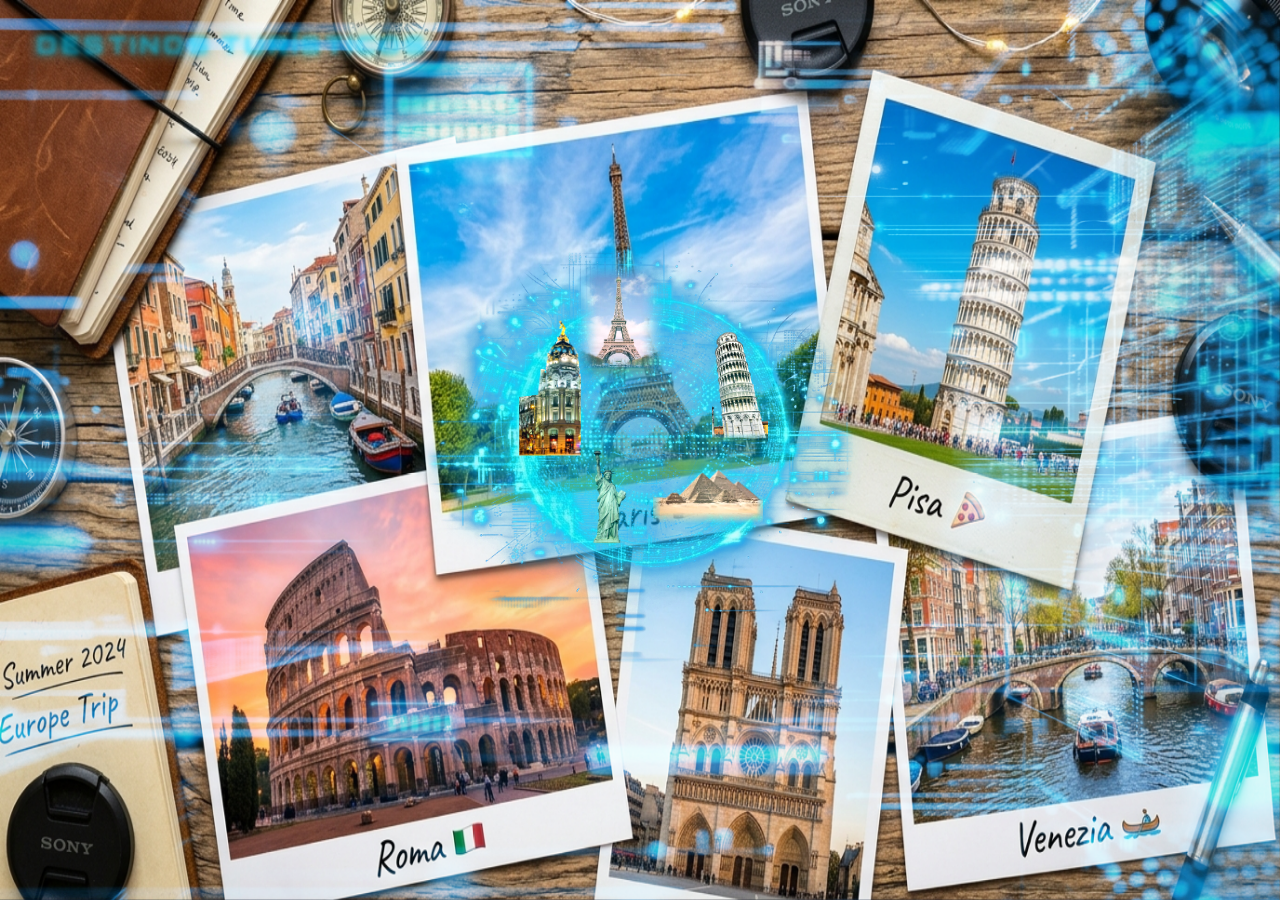
==== index.html @ 13f95218 "feat: versión inicial del portal interactivo Destinos Turísticos" ====
<!DOCTYPE html>
<html lang="es">
<head>
    <meta charset="UTF-8">
    <meta name="viewport" content="width=device-width, initial-scale=1.0">
    <title>Destinos Turísticos</title>
    <link rel="preconnect" href="https://fonts.googleapis.com">
    <link rel="preconnect" href="https://fonts.gstatic.com" crossorigin>
    <link href="https://fonts.googleapis.com/css2?family=Orbitron:wght@400;600;700;800;900&family=Outfit:wght@300;400;600;700;800&family=Plus+Jakarta+Sans:wght@300;400;500;600;700&display=swap" rel="stylesheet">
    <link rel="stylesheet" href="style.css">
</head>
<body>
    <!-- Título Interactivo Superior Izquierdo: Destinos Turísticos en texto flotante de luz -->
    <header class="hud-brand-header" id="hudBrandHeader">
        <h1 class="hud-title-text" id="hudTitleText" aria-label="Destinos Turísticos">
            <span class="word">
                <span class="char" style="--i:0">D</span><span class="char" style="--i:1">e</span><span class="char" style="--i:2">s</span><span class="char" style="--i:3">t</span><span class="char" style="--i:4">i</span><span class="char" style="--i:5">n</span><span class="char" style="--i:6">o</span><span class="char" style="--i:7">s</span>
            </span>
            <span class="word-gap">&nbsp;</span>
            <span class="word">
                <span class="char" style="--i:8">T</span><span class="char" style="--i:9">u</span><span class="char" style="--i:10">r</span><span class="char" style="--i:11">í</span><span class="char" style="--i:12">s</span><span class="char" style="--i:13">t</span><span class="char" style="--i:14">i</span><span class="char" style="--i:15">c</span><span class="char" style="--i:16">o</span><span class="char" style="--i:17">s</span>
            </span>
        </h1>
    </header>

    <!-- Capa 1: Fondo de postales turísticas (Fondo Base) -->
    <div class="bg-postales" id="bgPostales"></div>

    <!-- Capa Inmersiva: Fondo de París / Torre Eiffel activado al pasar el cursor (Efecto de profundidad) -->
    <div class="bg-eiffel-immersion" id="bgEiffel"></div>

    <!-- Capa Inmersiva: Fondo de Egipto / Gran Esfinge y Pirámides activado al hacer clic en el sarcófago -->
    <div class="bg-egypt-immersion" id="bgEgypt"></div>

    <!-- Capa Inmersiva: Fondo de Nueva York / Times Square activado al pasar el cursor sobre la Estatua de la Libertad -->
    <div class="bg-usa-immersion" id="bgUsa"></div>

    <!-- Capa Inmersiva: Fondo de España / Madrid activado al pasar el cursor sobre el Edificio Metrópolis -->
    <div class="bg-spain-immersion" id="bgSpain"></div>

    <!-- Capa 2: Gráficos HUD tecnológicos del entorno (TOTALMENTE ESTÁTICO) -->
    <div class="bg-hud-estatico"></div>

    <!-- Capa 3: Contenedor 3D centrado que mueve sutilmente el círculo virtual y sus destellos -->
    <div class="sphere-viewport">
        <!-- Canvas para los destellos y líneas de luz láser que viajan hacia afuera -->
        <canvas id="lightFlaresCanvas" class="light-flares-canvas"></canvas>

        <div class="virtual-sphere" id="virtualSphere">
            <!-- Imagen de la Torre Eiffel integrada orgánicamente con enlace interactivo a Francia -->
            <a href="paris.html" class="monument-hologram" id="monumentEiffel" aria-label="Explorar destino Francia - Torre Eiffel y París">
                <img src="torre_eiffel.png" alt="Torre Eiffel, Francia" class="monument-img">
            </a>

            <!-- Icono interactivo: Torre de Pisa (Efecto de inclinación y enlace a Italia) -->
            <div class="monument-hologram monument-pisa" id="monumentPisa" aria-label="Explorar destino Italia - Torre de Pisa">
                <img src="torre_pisa.png" alt="Torre de Pisa, Italia" class="monument-img">
            </div>

            <!-- Nuevo icono interactivo: Pirámides de Giza (Egipto) -->
            <div class="monument-hologram monument-piramides" id="monumentPiramides" aria-label="Pirámides de Giza, Egipto">
                <img src="piramides_giza.png" alt="Pirámides de Giza, Egipto" class="monument-img">
            </div>

            <!-- Nuevo icono interactivo: Estatua de la Libertad (Nueva York, Estados Unidos) -->
            <div class="monument-hologram monument-libertad" id="monumentLibertad" aria-label="Estatua de la Libertad, Estados Unidos">
                <img src="estatua_libertad.png" alt="Estatua de la Libertad, Nueva York" class="monument-img">
            </div>

            <!-- Icono interactivo: Sarcófago de Tutankamón sobre las Pirámides (Clic para cerrar/abrir) -->
            <div class="monument-hologram monument-tutankamon" id="monumentTutankamon" aria-label="Sarcófago de Tutankamón, Egipto (Clic para cerrar/abrir)">
                <div class="sarcophagus-wrapper" id="sarcophagusWrapper">
                    <img src="sarcofago_caja.png" alt="Caja interior del sarcófago" class="sarcophagus-piece sarcophagus-case">
                    <img src="sarcofago_tapa.png" alt="Tapa frontal del sarcófago" class="sarcophagus-piece sarcophagus-lid">
                </div>
            </div>

            <!-- Icono interactivo: Edificio Metrópolis (Madrid, España) -->
            <div class="monument-hologram monument-espana" id="monumentEspana" aria-label="Explorar destino España - Edificio Metrópolis, Madrid">
                <img src="espana_metropolis.png" alt="Edificio Metrópolis, Madrid, España" class="monument-img">
            </div>
        </div>
    </div>

    <!-- Contenido principal de la página -->
    <main class="page-content">
    </main>

    <script src="script.js"></script>
</body>
</html>
---- style.css ----
/* Archivo de estilos en blanco para tu proyecto */
* {
    margin: 0;
    padding: 0;
    box-sizing: border-box;
}

body {
    font-family: system-ui, -apple-system, BlinkMacSystemFont, 'Segoe UI', Roboto, Oxygen, Ubuntu, Cantarell, sans-serif;
    min-height: 100vh;
    overflow-x: hidden;
    color: #ffffff;
    background-color: #030814;
}

/* =========================================================
   HEADER SUPERIOR IZQUIERDO: TÍTULO DESTINOS TURÍSTICOS FLOTANTE
   ========================================================= */
.hud-brand-header {
    position: fixed;
    top: 30px;
    left: 36px;
    z-index: 60;
    pointer-events: auto;
    cursor: pointer;
    background: transparent;
    border: none;
    outline: none;
    box-shadow: none;
    user-select: none;
}

.hud-title-text {
    font-family: 'Orbitron', sans-serif;
    font-size: 1.55rem;
    font-weight: 800;
    letter-spacing: 3.5px;
    text-transform: uppercase;
    display: flex;
    align-items: center;
    margin: 0;
    line-height: 1.2;
    background: transparent;
}

.hud-title-text .word {
    display: inline-flex;
}

.hud-title-text .word-gap {
    display: inline-block;
    width: 9px;
}

/* Estado Inicial de cada Letra: Difuso sutil (2px), con color azul electricidad del círculo virtual */
.hud-title-text .char {
    display: inline-block;
    color: #00d4ff;
    filter: blur(2px);
    opacity: 0.65;
    transform: scale(0.97);
    text-shadow: 0 0 10px #00d4ff, 0 0 20px rgba(0, 212, 255, 0.5);
    transition: filter 0.4s ease, opacity 0.4s ease, transform 0.4s ease, text-shadow 0.4s ease, color 0.4s ease;
    will-change: filter, transform, opacity, text-shadow;
}

/* Animación secuencial de encendido letra por letra al pasar el ratón */
.hud-brand-header:hover .char,
.hud-brand-header.ignited .char {
    animation: electricCharIgnite 0.85s cubic-bezier(0.18, 0.89, 0.32, 1.2) forwards;
    animation-delay: calc(var(--i) * 0.045s);
}

@keyframes electricCharIgnite {
    0% {
        filter: blur(2px);
        opacity: 0.65;
        transform: scale(0.97);
        color: #00d4ff;
        text-shadow: 0 0 10px #00d4ff, 0 0 20px rgba(0, 212, 255, 0.5);
    }
    35% {
        /* Fogonazo brillante de rayo eléctrico y luz pura */
        filter: blur(0px) brightness(3.0);
        opacity: 1;
        transform: scale(1.22) translateY(-2px);
        color: #ffffff;
        text-shadow: 0 0 18px #00f0ff, 0 0 35px #00e5ff, 0 0 60px #00aaff, 0 0 90px #0077ff;
    }
    70% {
        filter: blur(0px) brightness(1.5);
        opacity: 1;
        transform: scale(1.05);
        color: #67e8f9;
        text-shadow: 0 0 16px #00f0ff, 0 0 30px #00c8ff, 0 0 50px rgba(0, 170, 255, 0.7);
    }
    100% {
        /* Estado final 100% nítido, azul electricidad idéntico al círculo virtual */
        filter: blur(0px) brightness(1.0);
        opacity: 1;
        transform: scale(1.0);
        color: #00e5ff;
        text-shadow: 0 0 10px #00f0ff, 0 0 20px #00c8ff, 0 0 35px rgba(0, 170, 255, 0.75), 0 0 50px rgba(0, 120, 255, 0.4);
    }
}

/* Fondo 1: Postales turísticas en HD (Fondo base) */
.bg-postales {
    position: fixed;
    top: 0;
    left: 0;
    width: 100vw;
    height: 100vh;
    background-image: url('postales_hd.jpg');
    background-size: 100% 100%;
    background-position: center;
    background-repeat: no-repeat;
    z-index: 1;
    opacity: 1;
    transform: scale(1.0);
    transition: opacity 1.3s ease, transform 1.7s cubic-bezier(0.19, 1, 0.22, 1);
}

.bg-postales.dimmed {
    opacity: 0;
    transform: scale(0.94);
}

/* Capa Inmersiva: Efecto de cámara cinematográfica desde debajo de la torre acercándose */
.bg-eiffel-immersion {
    position: fixed;
    top: 0;
    left: 0;
    width: 100vw;
    height: 100vh;
    background-image: url('paris_otono.jpg');
    background-size: 100% 100%;
    background-position: center center;
    background-repeat: no-repeat;
    z-index: 2;
    opacity: 0;
    
    /* Estado inicial: Cámara viendo desde abajo (contrapicado) con zoom hacia la base */
    transform: perspective(1200px) rotateX(15deg) translateY(50px) scale(1.22);
    transform-origin: center 80%;
    filter: blur(4px) brightness(0.85);
    image-rendering: -webkit-optimize-contrast;
    
    /* Transición cinematográfica lenta, fluida y envolvente (~1.8s) */
    transition: opacity 1.4s cubic-bezier(0.16, 1, 0.3, 1),
                transform 1.9s cubic-bezier(0.19, 1, 0.22, 1),
                filter 1.4s cubic-bezier(0.16, 1, 0.3, 1);
    pointer-events: none;
    will-change: transform, opacity, filter;
}

/* Estado activo: La cámara se acerca, nivela la perspectiva y encuadra la toma completa */
.bg-eiffel-immersion.active {
    opacity: 1;
    transform: perspective(1200px) rotateX(0deg) translateY(0px) scale(1.0);
    filter: blur(0px) saturate(1.12) contrast(1.06) brightness(1.02);
}

/* Capa Inmersiva: Fondo de Egipto (Gran Esfinge y Pirámide de Kefrén) activado al cerrar el sarcófago */
.bg-egypt-immersion {
    position: fixed;
    top: 0;
    left: 0;
    width: 100vw;
    height: 100vh;
    background-image: url('esfinge_giza_limpia.jpg');
    background-size: 100% 100%;
    background-position: center center;
    background-repeat: no-repeat;
    z-index: 2;
    opacity: 0;
    
    /* Estado inicial: Sutil profundidad y desenfoque cinematográfico */
    transform: perspective(1200px) scale(1.08);
    transform-origin: center center;
    filter: blur(4px) brightness(0.88);
    image-rendering: -webkit-optimize-contrast;
    
    /* Transición cinematográfica fluida y envolvente */
    transition: opacity 1.3s cubic-bezier(0.16, 1, 0.3, 1),
                transform 1.6s cubic-bezier(0.19, 1, 0.22, 1),
                filter 1.3s cubic-bezier(0.16, 1, 0.3, 1);
    pointer-events: none;
    will-change: transform, opacity, filter;
}

/* Estado activo: Encuadre perfecto al 100% ajustado a la pantalla */
.bg-egypt-immersion.active {
    opacity: 1;
    transform: perspective(1200px) scale(1.0);
    filter: blur(0px) saturate(1.06) contrast(1.04) brightness(1.02);
}

/* Capa Inmersiva: Fondo de Nueva York (Times Square) activado al pasar el cursor sobre la Estatua de la Libertad */
.bg-usa-immersion {
    position: fixed;
    top: 0;
    left: 0;
    width: 100vw;
    height: 100vh;
    background-image: url('times_square_limpia.jpg');
    background-size: 100% 100%;
    background-position: center center;
    background-repeat: no-repeat;
    z-index: 2;
    opacity: 0;
    
    /* Estado inicial: Sutil profundidad y desenfoque cinematográfico */
    transform: perspective(1200px) scale(1.08);
    transform-origin: center center;
    filter: blur(4px) brightness(0.88);
    image-rendering: -webkit-optimize-contrast;
    
    /* Transición cinematográfica fluida y envolvente */
    transition: opacity 1.3s cubic-bezier(0.16, 1, 0.3, 1),
                transform 1.6s cubic-bezier(0.19, 1, 0.22, 1),
                filter 1.3s cubic-bezier(0.16, 1, 0.3, 1);
    pointer-events: none;
    will-change: transform, opacity, filter;
}

/* Estado activo: Encuadre perfecto al 100% ajustado a la pantalla */
.bg-usa-immersion.active {
    opacity: 1;
    transform: perspective(1200px) scale(1.0);
    filter: blur(0px) saturate(1.08) contrast(1.04) brightness(1.02);
}

/* Capa Inmersiva: Fondo de España (Edificio Metrópolis, Gran Vía, Madrid) activado al pasar el cursor */
.bg-spain-immersion {
    position: fixed;
    top: 0;
    left: 0;
    width: 100vw;
    height: 100vh;
    background-image: url('espana_fondo.jpg');
    background-size: 100% 100%;
    background-position: center center;
    background-repeat: no-repeat;
    z-index: 2;
    opacity: 0;
    
    /* Estado inicial: Sutil profundidad y desenfoque cinematográfico */
    transform: perspective(1200px) scale(1.08);
    transform-origin: center center;
    filter: blur(4px) brightness(0.88);
    image-rendering: -webkit-optimize-contrast;
    
    /* Transición cinematográfica fluida y envolvente */
    transition: opacity 1.3s cubic-bezier(0.16, 1, 0.3, 1),
                transform 1.6s cubic-bezier(0.19, 1, 0.22, 1),
                filter 1.3s cubic-bezier(0.16, 1, 0.3, 1);
    pointer-events: none;
    will-change: transform, opacity, filter;
}

/* Estado activo: Encuadre perfecto al 100% ajustado a la pantalla con máxima nitidez */
.bg-spain-immersion.active {
    opacity: 1;
    transform: perspective(1200px) scale(1.0);
    filter: blur(0px) saturate(1.04) contrast(1.02) brightness(1.0);
}

/* Efecto de viaje de cámara cinemático al hacer clic sobre la Estatua de la Libertad */
.bg-usa-immersion.launching {
    opacity: 1 !important;
    animation: streetRushTravel 1.35s cubic-bezier(0.2, 0.9, 0.3, 1) forwards !important;
    pointer-events: none;
}

@keyframes streetRushTravel {
    0% {
        transform: perspective(1000px) scale(1.0) translateY(0) rotateX(0deg);
        filter: blur(0px) brightness(1.0) contrast(1.04);
    }
    30% {
        /* La cámara acelera hacia el asfalto y se adentra en la avenida con nitidez total */
        transform: perspective(700px) scale(1.28) translateY(25px) rotateX(6deg);
        filter: blur(0px) brightness(1.04) contrast(1.06);
    }
    65% {
        /* Máxima velocidad de viaje: las calles y carteles pasan rápidamente hacia atrás en alta definición */
        transform: perspective(450px) scale(1.75) translateY(65px) rotateX(10deg);
        filter: blur(0px) brightness(1.08) contrast(1.08);
    }
    100% {
        /* Vuelo completo a través de la avenida con imagen 100% clara y nítida */
        transform: perspective(300px) scale(2.3) translateY(120px) rotateX(14deg);
        filter: blur(0px) brightness(1.12) contrast(1.1);
        opacity: 1;
    }
}

.monument-hologram.monument-libertad.launching {
    animation: statueForwardFlight 1.35s cubic-bezier(0.18, 0.89, 0.32, 1.28) forwards !important;
    pointer-events: none;
    z-index: 100 !important;
}

@keyframes statueForwardFlight {
    0% {
        transform: translate(-50%, -50%) scale(1.0) translateY(0) translateZ(0);
        filter: contrast(1.15) brightness(1.12) drop-shadow(0 0 16px rgba(0, 245, 255, 0.85));
    }
    35% {
        /* La estatua avanza hacia adelante y se eleva en el aire hacia la cámara */
        transform: translate(-50%, -50%) scale(1.5) translateY(-30px) translateZ(100px);
        filter: contrast(1.25) brightness(1.35) drop-shadow(0 0 35px rgba(0, 212, 255, 1));
    }
    70% {
        /* La estatua se acerca en primerísimo plano dominando el centro de la escena */
        transform: translate(-50%, -50%) scale(2.35) translateY(-60px) translateZ(240px);
        filter: contrast(1.35) brightness(1.6) drop-shadow(0 0 70px rgba(0, 212, 255, 1));
    }
    100% {
        /* Destello y transición final */
        transform: translate(-50%, -50%) scale(3.2) translateY(-90px) translateZ(400px);
        filter: contrast(1.4) brightness(2.2) drop-shadow(0 0 120px rgba(0, 212, 255, 1));
        opacity: 0.2;
    }
}

/* Fondo 2: HUD tecnológico ambiental (100% estático, sutil y ligero) */
.bg-hud-estatico {
    position: fixed;
    top: 0;
    left: 0;
    width: 100vw;
    height: 100vh;
    background-image: url('hud_estatico.png');
    background-size: 100% 100%;
    background-position: center;
    background-repeat: no-repeat;
    z-index: 3;
    pointer-events: none;
    mix-blend-mode: screen; /* Solo luz pura sin ningún sombreado */
    opacity: 0.85;
}

/* Contenedor del Círculo Virtual (centrado con perspectiva 3D) */
.sphere-viewport {
    position: fixed;
    top: 0;
    left: 0;
    width: 100vw;
    height: 100vh;
    z-index: 20;
    pointer-events: none;
    display: flex;
    align-items: center;
    justify-content: center;
    perspective: 800px;
}

/* Canvas de destellos y haces de luz interactivos */
.light-flares-canvas {
    position: absolute;
    width: 100vw;
    height: 100vh;
    top: 0;
    left: 0;
    pointer-events: none;
    z-index: 2;
}

/* El Círculo Virtual 3D: Cuerpo interior 100% transparente con líneas de luz flotantes */
.virtual-sphere {
    width: 440px;
    height: 440px;
    background-image: url('circulo_virtual.png');
    background-size: contain;
    background-position: center;
    background-repeat: no-repeat;
    transform-style: preserve-3d;
    will-change: transform;
    mix-blend-mode: screen; /* Permite ver los monumentos directamente a través del cuerpo de la esfera */
    filter: drop-shadow(0 0 10px rgba(0, 230, 255, 0.45));
    position: relative;
    z-index: 4;
    pointer-events: none;
}

/* Integración limpia, armónica y etérea del Monumento (Torre Eiffel) */
.monument-hologram {
    position: absolute;
    top: calc(31% - 40px);
    left: calc(50% - 20px);
    transform: translate(-50%, -50%);
    width: 96px;
    height: 126px;
    overflow: visible;
    border: none;
    box-shadow: none;
    background: transparent;
    z-index: 30;
    pointer-events: auto !important;
    cursor: pointer;
    transition: transform 0.3s cubic-bezier(0.2, 0.8, 0.3, 1), filter 0.3s ease;
}

/* Posición específica para el icono de la Torre de Pisa (desplazado 50px a la derecha y 30px hacia abajo) */
.monument-hologram.monument-pisa {
    top: calc(31% + 20px);
    left: calc(50% + 100px);
    width: 56px;
    height: 112px;
    transform-origin: 50% 88%;
}

/* Animación exclusiva de la Torre de Pisa: se endereza y regresa sola sin quitar el ratón */
.monument-hologram.monument-pisa:hover,
.monument-hologram.monument-pisa.animating {
    animation: straightenAndReturn 1.5s cubic-bezier(0.25, 1, 0.4, 1);
}

@keyframes straightenAndReturn {
    0% {
        transform: translate(-50%, -50%) rotate(0deg) scale(1.0);
        filter: contrast(1.1) brightness(1.05);
    }
    38% {
        /* Se endereza verticalmente hacia la derecha con brillo */
        transform: translate(-50%, -50%) rotate(6.2deg) scale(1.14);
        filter: contrast(1.18) brightness(1.15) drop-shadow(0 0 18px rgba(0, 245, 255, 0.9));
    }
    62% {
        /* Mantiene brevemente la postura erguida */
        transform: translate(-50%, -50%) rotate(6.2deg) scale(1.12);
        filter: contrast(1.18) brightness(1.15) drop-shadow(0 0 14px rgba(0, 245, 255, 0.7));
    }
    100% {
        /* Vuelve automáticamente a su inclinación original */
        transform: translate(-50%, -50%) rotate(0deg) scale(1.0);
        filter: contrast(1.1) brightness(1.05);
    }
}

/* Posición específica para las Pirámides de Giza (desplazado 10px a la izquierda) */
.monument-hologram.monument-piramides {
    top: calc(50% + 45px);
    left: calc(50% + 68px);
    width: 110px;
    height: 56px;
    z-index: 30;
}

/* Posición específica para la Estatua de la Libertad (tamaño más grande) */
.monument-hologram.monument-libertad {
    top: calc(50% + 42px);
    left: calc(50% - 34px);
    width: 78px;
    height: 156px;
    z-index: 30;
    transform-origin: 50% 88%;
}

/* Posición específica para el Edificio Metrópolis (Madrid, España) */
.monument-hologram.monument-espana {
    top: calc(31% + 22px);
    left: calc(50% - 90px);
    width: 62px;
    height: 135px;
    z-index: 30;
    transform-origin: 50% 88%;
}

/* Icono del Sarcófago de Tutankamón: Oculto en reposo, emerge de atrás hacia adelante al posar el cursor sobre las pirámides */
.monument-hologram.monument-tutankamon {
    top: calc(50% + 47px);
    left: calc(50% + 73px);
    width: 35px;
    height: 50px;
    z-index: 35;
    
    /* Estado inicial: Invisible, en el fondo y pequeño */
    opacity: 0;
    transform: translate(-50%, -50%) translateZ(-40px) scale(0.1);
    transform-origin: center center;
    pointer-events: none;
    
    /* Transición fluida de profundidad (de atrás hacia adelante) */
    transition: opacity 0.45s cubic-bezier(0.16, 1, 0.3, 1),
                transform 0.55s cubic-bezier(0.34, 1.45, 0.64, 1);
    will-change: transform, opacity;
}

.monument-hologram * {
    pointer-events: none;
}

#monumentEiffel:hover,
#monumentEiffel.hovered,
.monument-hologram.monument-piramides:hover,
.monument-hologram.monument-libertad:hover,
.monument-hologram.monument-espana:hover,
.monument-hologram.monument-espana.hovered {
    transform: translate(-50%, -50%) scale(1.18);
}

/* Activación al pasar el cursor sobre las pirámides o sobre el sarcófago */
.monument-hologram.monument-piramides:hover ~ .monument-tutankamon,
.monument-hologram.monument-tutankamon:hover,
.monument-hologram.monument-tutankamon.active {
    opacity: 1;
    transform: translate(-50%, -50%) translateZ(10px) scale(1.0);
    pointer-events: auto !important;
}

/* Hover directo sobre el sarcófago una vez visible */
.monument-hologram.monument-tutankamon:hover {
    transform: translate(-50%, -50%) translateZ(20px) scale(1.18);
}

.monument-hologram .monument-img {
    width: 100%;
    height: 100%;
    object-fit: contain;
    display: block;
    filter: contrast(1.1) brightness(1.05);
    transition: filter 0.3s ease, transform 0.3s ease;
}

#monumentEiffel:hover .monument-img,
#monumentEiffel.hovered .monument-img,
.monument-hologram.monument-piramides:hover .monument-img,
.monument-hologram.monument-libertad:hover .monument-img,
.monument-hologram.monument-espana:hover .monument-img,
.monument-hologram.monument-espana.hovered .monument-img {
    filter: contrast(1.15) brightness(1.12) drop-shadow(0 0 16px rgba(0, 245, 255, 0.85));
}

.monument-hologram.monument-tutankamon::after {
    display: none;
}

/* Contenedor interno y piezas del sarcófago */
.sarcophagus-wrapper {
    position: relative;
    width: 100%;
    height: 100%;
    display: flex;
    align-items: center;
    justify-content: center;
    perspective: 400px;
}

.sarcophagus-piece {
    position: absolute;
    height: 100%;
    width: auto;
    object-fit: contain;
    display: block;
    filter: none !important;
    pointer-events: none;
    user-select: none;
}

/* Caja trasera abierta */
.sarcophagus-case {
    right: 0;
    top: 50%;
    transform: translateY(-50%);
    transition: transform 0.55s cubic-bezier(0.34, 1.25, 0.64, 1), opacity 0.4s ease;
    z-index: 1;
}

/* Tapa delantera móvil */
.sarcophagus-lid {
    left: 0;
    top: 50%;
    transform: translateY(-50%);
    transition: transform 0.6s cubic-bezier(0.34, 1.25, 0.64, 1), left 0.6s cubic-bezier(0.34, 1.25, 0.64, 1);
    z-index: 2;
}

/* Estado Cerrado al hacer clic: La tapa se posa perfectamente sobre la caja */
.monument-hologram.monument-tutankamon.closed .sarcophagus-lid {
    left: 50%;
    transform: translate(-50%, -50%) scale(1.02) translateZ(6px);
}

.monument-hologram.monument-tutankamon.closed .sarcophagus-case {
    right: 50%;
    transform: translate(50%, -50%) scale(0.96);
    opacity: 0.85;
}

/* Sutil halo y velo de energía del círculo virtual que abraza la imagen */
.monument-hologram::after {
    content: '';
    position: absolute;
    top: -20%;
    left: -20%;
    width: 140%;
    height: 140%;
    border-radius: 50%;
    background: radial-gradient(circle at 50% 50%, rgba(0, 240, 255, 0.22) 0%, rgba(0, 150, 255, 0.08) 50%, transparent 75%);
    pointer-events: none;
    mix-blend-mode: screen;
    z-index: 12;
}

/* Contenedor para el contenido de la web */
.page-content {
    position: relative;
    z-index: 50;
    min-height: 100vh;
    pointer-events: none;
}

.page-content > * {
    pointer-events: auto;
}
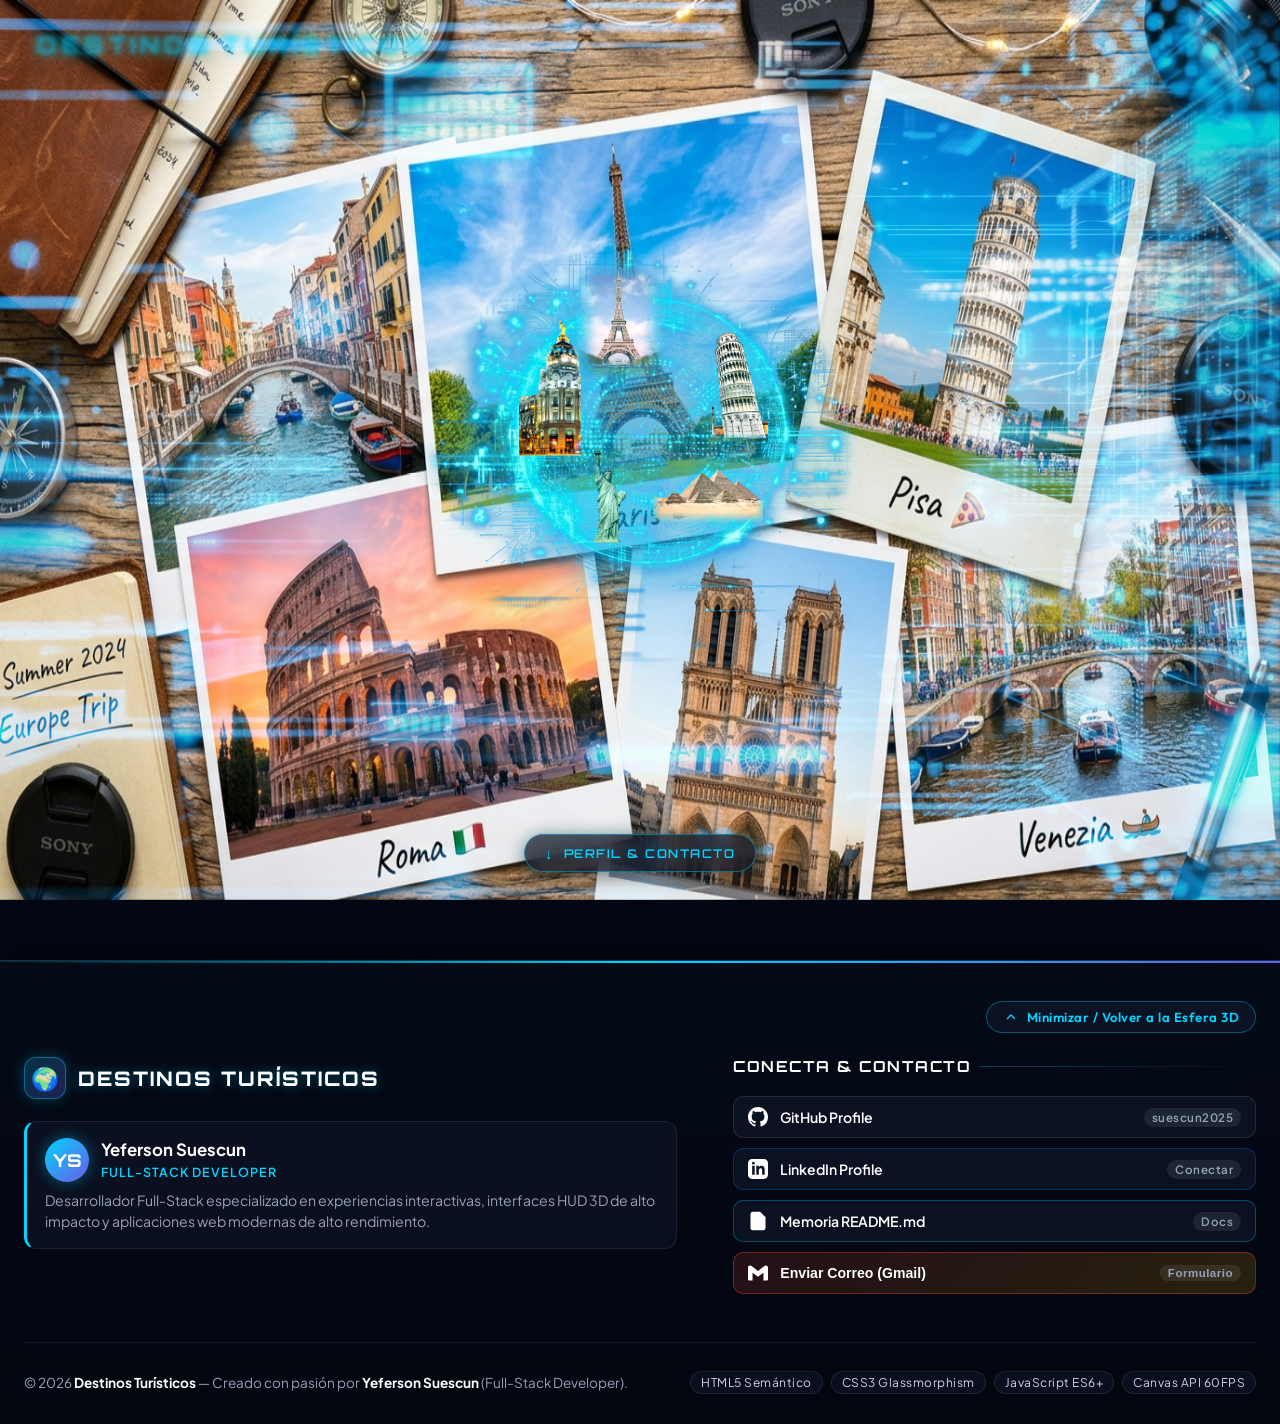
==== commit 687aeb30: "feat: añadir footer interactivo con perfil full-stack, redes sociales y modal de contacto" ====
--- a/index.html
+++ b/index.html
@@ -8,6 +8,7 @@
     <link rel="preconnect" href="https://fonts.gstatic.com" crossorigin>
     <link href="https://fonts.googleapis.com/css2?family=Orbitron:wght@400;600;700;800;900&family=Outfit:wght@300;400;600;700;800&family=Plus+Jakarta+Sans:wght@300;400;500;600;700&display=swap" rel="stylesheet">
     <link rel="stylesheet" href="style.css">
+    <link rel="stylesheet" href="footer.css">
 </head>
 <body>
     <!-- Título Interactivo Superior Izquierdo: Destinos Turísticos en texto flotante de luz -->
@@ -84,8 +85,186 @@
 
     <!-- Contenido principal de la página -->
     <main class="page-content">
+        <!-- Espaciador que deja la portada 100% despejada para el HUD 3D con indicador de scroll -->
+        <div class="hero-spacer">
+            <a href="#mainFooter" class="scroll-down-hud" id="hudScrollBtn" aria-label="Ver perfil de desarrollador, redes y contacto">
+                <span class="scroll-down-arrow">↓</span>
+                <span class="scroll-btn-text">Perfil & Contacto</span>
+            </a>
+        </div>
+
+        <!-- =========================================================
+             FOOTER INFORMATIVO & PERFIL PROFESIONAL
+             ========================================================= -->
+        <footer class="main-footer" id="mainFooter">
+            <div class="footer-container">
+                <!-- Barra superior de control para minimizar y volver arriba -->
+                <div class="footer-top-bar">
+                    <button type="button" class="btn-minimize-footer js-scroll-to-top" aria-label="Minimizar footer y volver a la vista 3D">
+                        <svg viewBox="0 0 24 24" width="16" height="16" fill="none" stroke="currentColor" stroke-width="2">
+                            <polyline points="18 15 12 9 6 15"></polyline>
+                        </svg>
+                        <span>Minimizar / Volver a la Esfera 3D</span>
+                    </button>
+                </div>
+
+                <div class="footer-grid">
+                    <!-- Columna 1: Marca & Perfil Desarrollador Full-Stack -->
+                    <div class="footer-brand">
+                        <a href="index.html" class="footer-logo-wrap" aria-label="Inicio Destinos Turísticos">
+                            <div class="footer-logo-icon">🌍</div>
+                            <span class="footer-brand-title">Destinos Turísticos</span>
+                        </a>
+                        
+                        <div class="developer-card">
+                            <div class="dev-header">
+                                <div class="dev-avatar">YS</div>
+                                <div class="dev-info">
+                                    <h4>Yeferson Suescun</h4>
+                                    <span class="dev-role">Full-Stack Developer</span>
+                                </div>
+                            </div>
+                            <p class="dev-bio">
+                                Desarrollador Full-Stack especializado en experiencias interactivas, interfaces HUD 3D de alto impacto y aplicaciones web modernas de alto rendimiento.
+                            </p>
+                        </div>
+                    </div>
+
+                    <!-- Columna 2: Redes Sociales, Documentación y Contacto -->
+                    <div class="footer-social-col">
+                        <h4 class="footer-col-title">Conecta & Contacto</h4>
+                        <div class="social-buttons-grid">
+                            <!-- GitHub -->
+                            <a href="https://github.com/suescun2025" target="_blank" rel="noopener noreferrer" class="social-btn btn-github" aria-label="Ver perfil de GitHub de Yeferson Suescun">
+                                <svg viewBox="0 0 24 24">
+                                    <path d="M12 0C5.37 0 0 5.37 0 12c0 5.31 3.435 9.795 8.205 11.385.6.105.825-.255.825-.57 0-.285-.015-1.23-.015-2.235-3.015.555-3.795-.735-4.035-1.41-.135-.345-.72-1.41-1.23-1.695-.42-.225-1.02-.78-.015-.795.945-.015 1.62.87 1.845 1.23 1.08 1.815 2.805 1.305 3.495.99.105-.78.42-1.305.765-1.605-2.67-.3-5.46-1.335-5.46-5.925 0-1.305.465-2.385 1.23-3.225-.12-.3-.54-1.53.12-3.18 0 0 1.005-.315 3.3 1.23.96-.27 1.98-.405 3-.405s2.04.135 3 .405c2.295-1.56 3.3-1.23 3.3-1.23.66 1.65.24 2.88.12 3.18.765.84 1.23 1.905 1.23 3.225 0 4.605-2.805 5.625-5.475 5.925.435.375.81 1.095.81 2.22 0 1.605-.015 2.895-.015 3.3 0 .315.225.69.825.57A12.02 12.02 0 0024 12c0-6.63-5.37-12-12-12z"/>
+                                </svg>
+                                <span>GitHub Profile</span>
+                                <span class="social-badge">suescun2025</span>
+                            </a>
+
+                            <!-- LinkedIn -->
+                            <a href="https://www.linkedin.com/in/suescun-suescun-salazar-ba9824304" target="_blank" rel="noopener noreferrer" class="social-btn btn-linkedin" aria-label="Ver perfil de LinkedIn de Yeferson Suescun">
+                                <svg viewBox="0 0 24 24">
+                                    <path d="M19 0h-14c-2.761 0-5 2.239-5 5v14c0 2.761 2.239 5 5 5h14c2.762 0 5-2.239 5-5v-14c0-2.761-2.238-5-5-5zm-11 19h-3v-11h3v11zm-1.5-12.268c-.966 0-1.75-.79-1.75-1.764s.784-1.764 1.75-1.764 1.75.79 1.75 1.764-.783 1.764-1.75 1.764zm13.5 12.268h-3v-5.604c0-3.368-4-3.113-4 0v5.604h-3v-11h3v1.765c1.396-2.586 7-2.777 7 2.476v6.759z"/>
+                                </svg>
+                                <span>LinkedIn Profile</span>
+                                <span class="social-badge">Conectar</span>
+                            </a>
+
+                            <!-- README Fichero / Memoria -->
+                            <a href="https://github.com/suescun2025/destinos-turisticos#readme" target="_blank" rel="noopener noreferrer" class="social-btn btn-readme" aria-label="Ver archivo README y memoria técnica del proyecto">
+                                <svg viewBox="0 0 24 24" fill="none" stroke="currentColor" stroke-width="2" stroke-linecap="round" stroke-linejoin="round">
+                                    <path d="M14 2H6a2 2 0 0 0-2 2v16a2 2 0 0 0 2 2h12a2 2 0 0 0 2-2V8z"></path>
+                                    <polyline points="14 2 14 8 20 8"></polyline>
+                                    <line x1="16" y1="13" x2="8" y2="13"></line>
+                                    <line x1="16" y1="17" x2="8" y2="17"></line>
+                                    <polyline points="10 9 9 9 8 9"></polyline>
+                                </svg>
+                                <span>Memoria README.md</span>
+                                <span class="social-badge">Docs</span>
+                            </a>
+
+                            <!-- Botón Formulario Contacto Gmail -->
+                            <button type="button" class="social-btn btn-contact js-open-contact-modal" aria-label="Abrir formulario de contacto directo por Gmail">
+                                <svg viewBox="0 0 24 24">
+                                    <path d="M24 5.457v13.909c0 .904-.732 1.636-1.636 1.636h-3.819V11.73L12 16.64l-6.545-4.91v9.273H1.636A1.636 1.636 0 0 1 0 19.366V5.457c0-2.023 2.309-3.178 3.927-1.964L5.455 4.64 12 9.548l6.545-4.91 1.528-1.145C21.69 2.28 24 3.434 24 5.457z"/>
+                                </svg>
+                                <span>Enviar Correo (Gmail)</span>
+                                <span class="social-badge">Formulario</span>
+                            </button>
+                        </div>
+                    </div>
+                </div>
+
+                <!-- Barra Inferior de Copyright y Tecnologías -->
+                <div class="footer-bottom">
+                    <p class="footer-copy">
+                        &copy; 2026 <strong>Destinos Turísticos</strong> &mdash; Creado con pasión por <strong>Yeferson Suescun</strong> (Full-Stack Developer).
+                    </p>
+                    <div class="footer-tech-stack">
+                        <span class="tech-pill">HTML5 Semántico</span>
+                        <span class="tech-pill">CSS3 Glassmorphism</span>
+                        <span class="tech-pill">JavaScript ES6+</span>
+                        <span class="tech-pill">Canvas API 60FPS</span>
+                    </div>
+                </div>
+            </div>
+        </footer>
     </main>
 
+    <!-- =========================================================
+         MODAL INTERACTIVO DE CONTACTO DIRECTO
+         ========================================================= -->
+    <div class="contact-modal-overlay" id="contactModal" role="dialog" aria-modal="true" aria-labelledby="modalTitle">
+        <div class="contact-modal-card">
+            <div class="modal-header">
+                <div class="modal-header-title">
+                    <svg viewBox="0 0 24 24" fill="currentColor">
+                        <path d="M24 5.457v13.909c0 .904-.732 1.636-1.636 1.636h-3.819V11.73L12 16.64l-6.545-4.91v9.273H1.636A1.636 1.636 0 0 1 0 19.366V5.457c0-2.023 2.309-3.178 3.927-1.964L5.455 4.64 12 9.548l6.545-4.91 1.528-1.145C21.69 2.28 24 3.434 24 5.457z"/>
+                    </svg>
+                    <h3 id="modalTitle">Contacto con Desarrollador</h3>
+                </div>
+                <button class="modal-close-btn" id="closeContactModal" aria-label="Cerrar modal">
+                    <svg viewBox="0 0 24 24" width="20" height="20" fill="none" stroke="currentColor" stroke-width="2">
+                        <line x1="18" y1="6" x2="6" y2="18"></line>
+                        <line x1="6" y1="6" x2="18" y2="18"></line>
+                    </svg>
+                </button>
+            </div>
+
+            <div class="modal-body">
+                <!-- Información del Destinatario -->
+                <div class="recipient-info-box">
+                    <div>
+                        <div class="recipient-label">Para (Destinatario):</div>
+                        <div class="recipient-email">suescunyeferson32@gmail.com</div>
+                    </div>
+                </div>
+
+                <form id="contactForm">
+                    <div class="form-group">
+                        <label for="senderName" class="form-label">Tu Nombre o Empresa</label>
+                        <input type="text" id="senderName" class="form-input" placeholder="Ej. Juan Pérez / Empresa X" required>
+                    </div>
+
+                    <div class="form-group">
+                        <label for="senderEmail" class="form-label">Tu Correo Electrónico (Desde donde envías)</label>
+                        <input type="email" id="senderEmail" class="form-input" placeholder="tu-correo@ejemplo.com" required>
+                    </div>
+
+                    <div class="form-group">
+                        <label for="msgSubject" class="form-label">Asunto</label>
+                        <input type="text" id="msgSubject" class="form-input" placeholder="Consulta sobre proyecto / Oportunidad profesional" value="Contacto desde Web de Destinos Turísticos">
+                    </div>
+
+                    <div class="form-group">
+                        <label for="msgBody" class="form-label">Mensaje / Comentario</label>
+                        <textarea id="msgBody" class="form-textarea" placeholder="Escribe aquí tu mensaje, comentarios o propuesta para Yeferson Suescun..." required></textarea>
+                    </div>
+
+                    <div class="modal-actions">
+                        <button type="submit" class="btn-submit-contact">
+                            <svg viewBox="0 0 24 24" width="18" height="18" fill="none" stroke="currentColor" stroke-width="2">
+                                <line x1="22" y1="2" x2="11" y2="13"></line>
+                                <polygon points="22 2 15 22 11 13 2 9 22 2"></polygon>
+                            </svg>
+                            <span>Enviar Mensaje</span>
+                        </button>
+                        <button type="button" class="btn-cancel-modal" id="cancelContactModal">Cancelar</button>
+                    </div>
+                </form>
+            </div>
+        </div>
+    </div>
+
+    <!-- Toast de Notificación -->
+    <div class="contact-toast" id="contactToast" role="alert">
+        <div class="toast-icon">✓</div>
+        <div id="toastMessage">¡Mensaje preparado con éxito!</div>
+    </div>
+
     <script src="script.js"></script>
+    <script src="footer.js"></script>
 </body>
 </html>
--- a/style.css
+++ b/style.css
@@ -616,3 +616,70 @@
 .page-content > * {
     pointer-events: auto;
 }
+
+/* Espaciador de Portada para la Esfera 3D */
+.hero-spacer {
+    height: 100vh;
+    display: flex;
+    align-items: flex-end;
+    justify-content: center;
+    padding-bottom: 28px;
+    pointer-events: none;
+}
+
+/* Botón / Indicador de Scroll hacia el Footer */
+.scroll-down-hud {
+    pointer-events: auto;
+    display: inline-flex;
+    align-items: center;
+    gap: 10px;
+    padding: 9px 20px;
+    border-radius: 24px;
+    background: rgba(10, 18, 36, 0.7);
+    border: 1px solid rgba(0, 212, 255, 0.4);
+    color: #00d4ff;
+    font-family: 'Orbitron', sans-serif;
+    font-size: 0.75rem;
+    font-weight: 600;
+    letter-spacing: 1.5px;
+    text-transform: uppercase;
+    text-decoration: none;
+    backdrop-filter: blur(12px);
+    -webkit-backdrop-filter: blur(12px);
+    box-shadow: 0 4px 20px rgba(0, 0, 0, 0.5), 0 0 15px rgba(0, 212, 255, 0.2);
+    transition: all 0.3s cubic-bezier(0.16, 1, 0.3, 1);
+    animation: hudScrollPulse 2.8s ease-in-out infinite;
+    cursor: pointer;
+}
+
+.scroll-down-hud:hover {
+    background: rgba(0, 212, 255, 0.2);
+    border-color: #00d4ff;
+    color: #ffffff;
+    box-shadow: 0 6px 25px rgba(0, 212, 255, 0.5);
+    transform: translateY(-3px) scale(1.03);
+}
+
+.scroll-down-arrow {
+    display: inline-block;
+    font-size: 0.9rem;
+    animation: arrowBounce 1.5s infinite;
+}
+
+@keyframes hudScrollPulse {
+    0%, 100% {
+        box-shadow: 0 4px 20px rgba(0, 0, 0, 0.5), 0 0 12px rgba(0, 212, 255, 0.2);
+        border-color: rgba(0, 212, 255, 0.35);
+    }
+    50% {
+        box-shadow: 0 4px 25px rgba(0, 0, 0, 0.6), 0 0 22px rgba(0, 212, 255, 0.45);
+        border-color: rgba(0, 212, 255, 0.75);
+    }
+}
+
+@keyframes arrowBounce {
+    0%, 20%, 50%, 80%, 100% { transform: translateY(0); }
+    40% { transform: translateY(4px); }
+    60% { transform: translateY(2px); }
+}
+
--- a/footer.css
+++ b/footer.css
@@ -0,0 +1,654 @@
+/* =========================================================
+   FOOTER & CONTACT MODAL - DESTINOS TURÍSTICOS
+   Estética Glassmorphism HUD, Luces de Neón y Responsive
+   ========================================================= */
+
+/* Desplazamiento suave global */
+html {
+    scroll-behavior: smooth;
+}
+
+/* Contenedor Principal del Footer */
+.main-footer {
+    position: relative;
+    z-index: 55;
+    background: linear-gradient(180deg, rgba(5, 11, 24, 0.82) 0%, rgba(2, 6, 15, 0.98) 100%);
+    backdrop-filter: blur(20px);
+    -webkit-backdrop-filter: blur(20px);
+    border-top: 1px solid rgba(0, 212, 255, 0.25);
+    box-shadow: 0 -10px 40px rgba(0, 0, 0, 0.6), inset 0 1px 0 rgba(255, 255, 255, 0.08);
+    color: #e2e8f0;
+    font-family: 'Plus Jakarta Sans', system-ui, -apple-system, sans-serif;
+    padding: 40px 24px 30px;
+    margin-top: 60px;
+    overflow: hidden;
+}
+
+/* Barra superior de control / Minimizar */
+.footer-top-bar {
+    display: flex;
+    justify-content: flex-end;
+    align-items: center;
+    margin-bottom: 24px;
+}
+
+.btn-minimize-footer {
+    display: inline-flex;
+    align-items: center;
+    gap: 8px;
+    padding: 7px 16px;
+    border-radius: 20px;
+    background: rgba(15, 23, 42, 0.7);
+    border: 1px solid rgba(0, 212, 255, 0.35);
+    color: #00d4ff;
+    font-family: 'Outfit', sans-serif;
+    font-size: 0.82rem;
+    font-weight: 600;
+    letter-spacing: 0.5px;
+    cursor: pointer;
+    backdrop-filter: blur(10px);
+    transition: all 0.25s cubic-bezier(0.16, 1, 0.3, 1);
+}
+
+.btn-minimize-footer:hover {
+    background: rgba(0, 212, 255, 0.18);
+    border-color: #00d4ff;
+    color: #ffffff;
+    box-shadow: 0 0 15px rgba(0, 212, 255, 0.4);
+    transform: translateY(-2px);
+}
+
+.btn-minimize-footer svg {
+    transition: transform 0.25s ease;
+}
+
+.btn-minimize-footer:hover svg {
+    transform: translateY(-2px);
+}
+
+/* Línea de Neón Superior Animada */
+.main-footer::before {
+    content: '';
+    position: absolute;
+    top: 0;
+    left: 0;
+    right: 0;
+    height: 2px;
+    background: linear-gradient(90deg, transparent, #00d4ff 25%, #6c5ce7 50%, #ffd700 75%, transparent);
+    background-size: 200% 100%;
+    animation: neonGlowFlow 8s ease infinite;
+}
+
+@keyframes neonGlowFlow {
+    0% { background-position: 0% 50%; }
+    50% { background-position: 100% 50%; }
+    100% { background-position: 0% 50%; }
+}
+
+/* Envoltorio de Ancho Máximo */
+.footer-container {
+    max-width: 1280px;
+    margin: 0 auto;
+}
+
+/* Grid Principal de 2 Columnas (Perfil Desarrollador y Redes/Contacto) */
+.footer-grid {
+    display: grid;
+    grid-template-columns: 1.25fr 1fr;
+    gap: 56px;
+    margin-bottom: 48px;
+    align-items: start;
+}
+
+@media (max-width: 860px) {
+    .footer-grid {
+        grid-template-columns: 1fr;
+        gap: 36px;
+    }
+}
+
+/* =========================================================
+   COLUMNA 1: PERFIL DESARROLLADOR & MARCA
+   ========================================================= */
+.footer-brand {
+    display: flex;
+    flex-direction: column;
+    gap: 16px;
+}
+
+.footer-logo-wrap {
+    display: flex;
+    align-items: center;
+    gap: 12px;
+    text-decoration: none;
+}
+
+.footer-logo-icon {
+    width: 42px;
+    height: 42px;
+    border-radius: 12px;
+    background: linear-gradient(135deg, rgba(0, 212, 255, 0.2), rgba(108, 92, 231, 0.3));
+    border: 1px solid rgba(0, 212, 255, 0.4);
+    display: flex;
+    align-items: center;
+    justify-content: center;
+    color: #00d4ff;
+    font-size: 1.4rem;
+    box-shadow: 0 0 15px rgba(0, 212, 255, 0.25);
+}
+
+.footer-brand-title {
+    font-family: 'Orbitron', sans-serif;
+    font-size: 1.25rem;
+    font-weight: 800;
+    letter-spacing: 2px;
+    color: #ffffff;
+    text-transform: uppercase;
+    text-shadow: 0 0 12px rgba(0, 212, 255, 0.4);
+}
+
+/* Tarjeta del Desarrollador */
+.developer-card {
+    background: rgba(15, 23, 42, 0.6);
+    border: 1px solid rgba(255, 255, 255, 0.08);
+    border-left: 3px solid #00d4ff;
+    border-radius: 12px;
+    padding: 16px 18px;
+    margin-top: 6px;
+    backdrop-filter: blur(10px);
+}
+
+.dev-header {
+    display: flex;
+    align-items: center;
+    gap: 12px;
+    margin-bottom: 8px;
+}
+
+.dev-avatar {
+    width: 44px;
+    height: 44px;
+    border-radius: 50%;
+    background: linear-gradient(135deg, #00d4ff, #6c5ce7);
+    display: flex;
+    align-items: center;
+    justify-content: center;
+    color: #ffffff;
+    font-family: 'Orbitron', sans-serif;
+    font-weight: 800;
+    font-size: 1.1rem;
+    box-shadow: 0 0 15px rgba(0, 212, 255, 0.4);
+    flex-shrink: 0;
+}
+
+.dev-info h4 {
+    color: #ffffff;
+    font-size: 1.05rem;
+    font-weight: 700;
+    margin: 0;
+}
+
+.dev-role {
+    display: inline-block;
+    color: #00d4ff;
+    font-size: 0.78rem;
+    font-weight: 600;
+    text-transform: uppercase;
+    letter-spacing: 1px;
+}
+
+.dev-bio {
+    color: #94a3b8;
+    font-size: 0.88rem;
+    line-height: 1.5;
+    margin: 0;
+}
+
+/* =========================================================
+   COLUMNA 2: NAVEGACIÓN POR DESTINOS
+   ========================================================= */
+.footer-col-title {
+    font-family: 'Orbitron', sans-serif;
+    font-size: 0.95rem;
+    font-weight: 700;
+    color: #ffffff;
+    letter-spacing: 1.5px;
+    text-transform: uppercase;
+    margin-bottom: 20px;
+    display: flex;
+    align-items: center;
+    gap: 8px;
+}
+
+.footer-col-title::after {
+    content: '';
+    flex: 1;
+    height: 1px;
+    background: linear-gradient(90deg, rgba(0, 212, 255, 0.3), transparent);
+}
+
+.footer-links-list {
+    list-style: none;
+    padding: 0;
+    margin: 0;
+    display: flex;
+    flex-direction: column;
+    gap: 10px;
+}
+
+.footer-nav-link {
+    display: inline-flex;
+    align-items: center;
+    gap: 10px;
+    color: #cbd5e1;
+    text-decoration: none;
+    font-size: 0.92rem;
+    padding: 6px 10px;
+    border-radius: 8px;
+    transition: all 0.25s ease;
+    border: 1px solid transparent;
+}
+
+.footer-nav-link:hover {
+    color: #00d4ff;
+    background: rgba(0, 212, 255, 0.08);
+    border-color: rgba(0, 212, 255, 0.25);
+    transform: translateX(4px);
+    box-shadow: 0 0 12px rgba(0, 212, 255, 0.15);
+}
+
+.footer-nav-flag {
+    font-size: 1.1rem;
+}
+
+/* =========================================================
+   COLUMNA 3: REDES SOCIALES, README Y CONTACTO
+   ========================================================= */
+.social-buttons-grid {
+    display: flex;
+    flex-direction: column;
+    gap: 10px;
+}
+
+.social-btn {
+    display: flex;
+    align-items: center;
+    gap: 12px;
+    padding: 10px 14px;
+    border-radius: 10px;
+    text-decoration: none;
+    font-size: 0.88rem;
+    font-weight: 600;
+    color: #ffffff;
+    background: rgba(15, 23, 42, 0.7);
+    border: 1px solid rgba(255, 255, 255, 0.1);
+    transition: all 0.3s cubic-bezier(0.16, 1, 0.3, 1);
+    cursor: pointer;
+}
+
+.social-btn svg {
+    width: 20px;
+    height: 20px;
+    flex-shrink: 0;
+    fill: currentColor;
+    transition: transform 0.3s ease;
+}
+
+/* Botón GitHub */
+.social-btn.btn-github:hover {
+    background: rgba(36, 41, 46, 0.9);
+    border-color: rgba(255, 255, 255, 0.4);
+    box-shadow: 0 0 18px rgba(255, 255, 255, 0.2);
+    transform: translateY(-2px);
+}
+
+/* Botón LinkedIn */
+.social-btn.btn-linkedin {
+    border-color: rgba(10, 102, 194, 0.35);
+}
+.social-btn.btn-linkedin:hover {
+    background: rgba(10, 102, 194, 0.25);
+    border-color: #0a66c2;
+    box-shadow: 0 0 18px rgba(10, 102, 194, 0.4);
+    transform: translateY(-2px);
+    color: #70b5f9;
+}
+
+/* Botón README / Documentación */
+.social-btn.btn-readme {
+    border-color: rgba(0, 212, 255, 0.3);
+}
+.social-btn.btn-readme:hover {
+    background: rgba(0, 212, 255, 0.15);
+    border-color: #00d4ff;
+    box-shadow: 0 0 18px rgba(0, 212, 255, 0.35);
+    transform: translateY(-2px);
+    color: #00d4ff;
+}
+
+/* Botón Formulario Contacto Gmail */
+.social-btn.btn-contact {
+    background: linear-gradient(135deg, rgba(234, 67, 53, 0.15), rgba(251, 188, 4, 0.15));
+    border-color: rgba(234, 67, 53, 0.4);
+}
+.social-btn.btn-contact:hover {
+    background: linear-gradient(135deg, rgba(234, 67, 53, 0.3), rgba(251, 188, 4, 0.3));
+    border-color: #ea4335;
+    box-shadow: 0 0 20px rgba(234, 67, 53, 0.4);
+    transform: translateY(-2px);
+    color: #ff8a80;
+}
+
+.social-badge {
+    margin-left: auto;
+    font-size: 0.72rem;
+    padding: 2px 8px;
+    border-radius: 20px;
+    background: rgba(255, 255, 255, 0.08);
+    color: #94a3b8;
+    letter-spacing: 0.5px;
+}
+
+/* =========================================================
+   BARRA INFERIOR / COPYRIGHT Y STACK
+   ========================================================= */
+.footer-bottom {
+    padding-top: 28px;
+    border-top: 1px solid rgba(255, 255, 255, 0.08);
+    display: flex;
+    justify-content: space-between;
+    align-items: center;
+    flex-wrap: wrap;
+    gap: 20px;
+}
+
+.footer-copy {
+    color: #94a3b8;
+    font-size: 0.85rem;
+    margin: 0;
+}
+
+.footer-copy strong {
+    color: #ffffff;
+}
+
+.footer-tech-stack {
+    display: flex;
+    flex-wrap: wrap;
+    gap: 8px;
+}
+
+.tech-pill {
+    font-size: 0.75rem;
+    padding: 3px 10px;
+    border-radius: 12px;
+    background: rgba(15, 23, 42, 0.6);
+    border: 1px solid rgba(255, 255, 255, 0.08);
+    color: #cbd5e1;
+    letter-spacing: 0.5px;
+    transition: all 0.2s ease;
+}
+
+.tech-pill:hover {
+    border-color: #00d4ff;
+    color: #00d4ff;
+    box-shadow: 0 0 10px rgba(0, 212, 255, 0.2);
+}
+
+/* =========================================================
+   MODAL INTERACTIVO DE CONTACTO
+   ========================================================= */
+.contact-modal-overlay {
+    position: fixed;
+    top: 0;
+    left: 0;
+    width: 100vw;
+    height: 100vh;
+    background: rgba(2, 6, 18, 0.75);
+    backdrop-filter: blur(12px);
+    -webkit-backdrop-filter: blur(12px);
+    z-index: 9999;
+    display: flex;
+    align-items: center;
+    justify-content: center;
+    padding: 20px;
+    opacity: 0;
+    visibility: hidden;
+    transition: all 0.35s cubic-bezier(0.16, 1, 0.3, 1);
+}
+
+.contact-modal-overlay.active {
+    opacity: 1;
+    visibility: visible;
+}
+
+.contact-modal-card {
+    background: linear-gradient(165deg, rgba(15, 23, 42, 0.95) 0%, rgba(6, 11, 24, 0.98) 100%);
+    border: 1px solid rgba(0, 212, 255, 0.35);
+    border-radius: 20px;
+    width: 100%;
+    max-width: 540px;
+    box-shadow: 0 25px 60px rgba(0, 0, 0, 0.8), 0 0 35px rgba(0, 212, 255, 0.25);
+    overflow: hidden;
+    transform: scale(0.92) translateY(20px);
+    transition: transform 0.35s cubic-bezier(0.16, 1, 0.3, 1);
+    font-family: 'Plus Jakarta Sans', system-ui, sans-serif;
+}
+
+.contact-modal-overlay.active .contact-modal-card {
+    transform: scale(1) translateY(0);
+}
+
+/* Header del Modal */
+.modal-header {
+    display: flex;
+    align-items: center;
+    justify-content: space-between;
+    padding: 20px 24px;
+    border-bottom: 1px solid rgba(255, 255, 255, 0.08);
+    background: rgba(0, 212, 255, 0.05);
+}
+
+.modal-header-title {
+    display: flex;
+    align-items: center;
+    gap: 10px;
+}
+
+.modal-header-title svg {
+    width: 24px;
+    height: 24px;
+    color: #ea4335;
+}
+
+.modal-header-title h3 {
+    font-family: 'Orbitron', sans-serif;
+    font-size: 1.1rem;
+    font-weight: 700;
+    color: #ffffff;
+    letter-spacing: 1px;
+    margin: 0;
+}
+
+.modal-close-btn {
+    background: transparent;
+    border: none;
+    color: #94a3b8;
+    cursor: pointer;
+    padding: 6px;
+    border-radius: 8px;
+    display: flex;
+    align-items: center;
+    justify-content: center;
+    transition: all 0.2s ease;
+}
+
+.modal-close-btn:hover {
+    color: #ffffff;
+    background: rgba(255, 255, 255, 0.1);
+    transform: rotate(90deg);
+}
+
+/* Cuerpo del Modal & Formulario */
+.modal-body {
+    padding: 24px;
+}
+
+/* Caja de Destinatario Informativa */
+.recipient-info-box {
+    display: flex;
+    align-items: center;
+    gap: 12px;
+    padding: 12px 16px;
+    background: rgba(0, 212, 255, 0.06);
+    border: 1px dashed rgba(0, 212, 255, 0.3);
+    border-radius: 10px;
+    margin-bottom: 20px;
+}
+
+.recipient-label {
+    font-size: 0.8rem;
+    color: #94a3b8;
+    text-transform: uppercase;
+    letter-spacing: 0.5px;
+}
+
+.recipient-email {
+    font-family: 'Orbitron', monospace;
+    font-size: 0.88rem;
+    color: #00d4ff;
+    font-weight: 600;
+}
+
+/* Campos del Formulario */
+.form-group {
+    margin-bottom: 16px;
+    text-align: left;
+}
+
+.form-label {
+    display: block;
+    font-size: 0.85rem;
+    font-weight: 600;
+    color: #cbd5e1;
+    margin-bottom: 6px;
+    letter-spacing: 0.5px;
+}
+
+.form-input,
+.form-textarea {
+    width: 100%;
+    background: rgba(15, 23, 42, 0.8);
+    border: 1px solid rgba(255, 255, 255, 0.12);
+    border-radius: 10px;
+    padding: 12px 14px;
+    color: #ffffff;
+    font-family: inherit;
+    font-size: 0.92rem;
+    transition: all 0.25s ease;
+    box-sizing: border-box;
+}
+
+.form-input:focus,
+.form-textarea:focus {
+    outline: none;
+    border-color: #00d4ff;
+    background: rgba(15, 23, 42, 0.95);
+    box-shadow: 0 0 15px rgba(0, 212, 255, 0.3);
+}
+
+.form-textarea {
+    min-height: 110px;
+    resize: vertical;
+}
+
+/* Botones de Acción del Formulario */
+.modal-actions {
+    display: flex;
+    gap: 12px;
+    margin-top: 24px;
+}
+
+.btn-submit-contact {
+    flex: 1;
+    display: inline-flex;
+    align-items: center;
+    justify-content: center;
+    gap: 8px;
+    background: linear-gradient(135deg, #00d4ff, #0077ff);
+    color: #ffffff;
+    border: none;
+    border-radius: 10px;
+    padding: 13px 20px;
+    font-family: 'Outfit', sans-serif;
+    font-size: 0.95rem;
+    font-weight: 700;
+    cursor: pointer;
+    transition: all 0.3s cubic-bezier(0.16, 1, 0.3, 1);
+    box-shadow: 0 4px 18px rgba(0, 212, 255, 0.35);
+}
+
+.btn-submit-contact:hover {
+    background: linear-gradient(135deg, #38bdf8, #0284c7);
+    box-shadow: 0 6px 24px rgba(0, 212, 255, 0.5);
+    transform: translateY(-2px);
+}
+
+.btn-cancel-modal {
+    background: rgba(255, 255, 255, 0.06);
+    color: #cbd5e1;
+    border: 1px solid rgba(255, 255, 255, 0.12);
+    border-radius: 10px;
+    padding: 13px 18px;
+    font-family: 'Outfit', sans-serif;
+    font-size: 0.92rem;
+    font-weight: 600;
+    cursor: pointer;
+    transition: all 0.2s ease;
+}
+
+.btn-cancel-modal:hover {
+    background: rgba(255, 255, 255, 0.12);
+    color: #ffffff;
+}
+
+/* Toast de Éxito / Notificación */
+.contact-toast {
+    position: fixed;
+    bottom: 24px;
+    right: 24px;
+    z-index: 10000;
+    background: rgba(6, 18, 36, 0.95);
+    border: 1px solid #00d4ff;
+    border-radius: 12px;
+    padding: 16px 20px;
+    display: flex;
+    align-items: center;
+    gap: 12px;
+    color: #ffffff;
+    box-shadow: 0 10px 30px rgba(0, 0, 0, 0.6), 0 0 25px rgba(0, 212, 255, 0.35);
+    backdrop-filter: blur(12px);
+    transform: translateY(100px);
+    opacity: 0;
+    visibility: hidden;
+    transition: all 0.4s cubic-bezier(0.16, 1, 0.3, 1);
+}
+
+.contact-toast.active {
+    transform: translateY(0);
+    opacity: 1;
+    visibility: visible;
+}
+
+.toast-icon {
+    width: 28px;
+    height: 28px;
+    border-radius: 50%;
+    background: rgba(0, 212, 255, 0.2);
+    display: flex;
+    align-items: center;
+    justify-content: center;
+    color: #00d4ff;
+    font-weight: bold;
+    flex-shrink: 0;
+}
